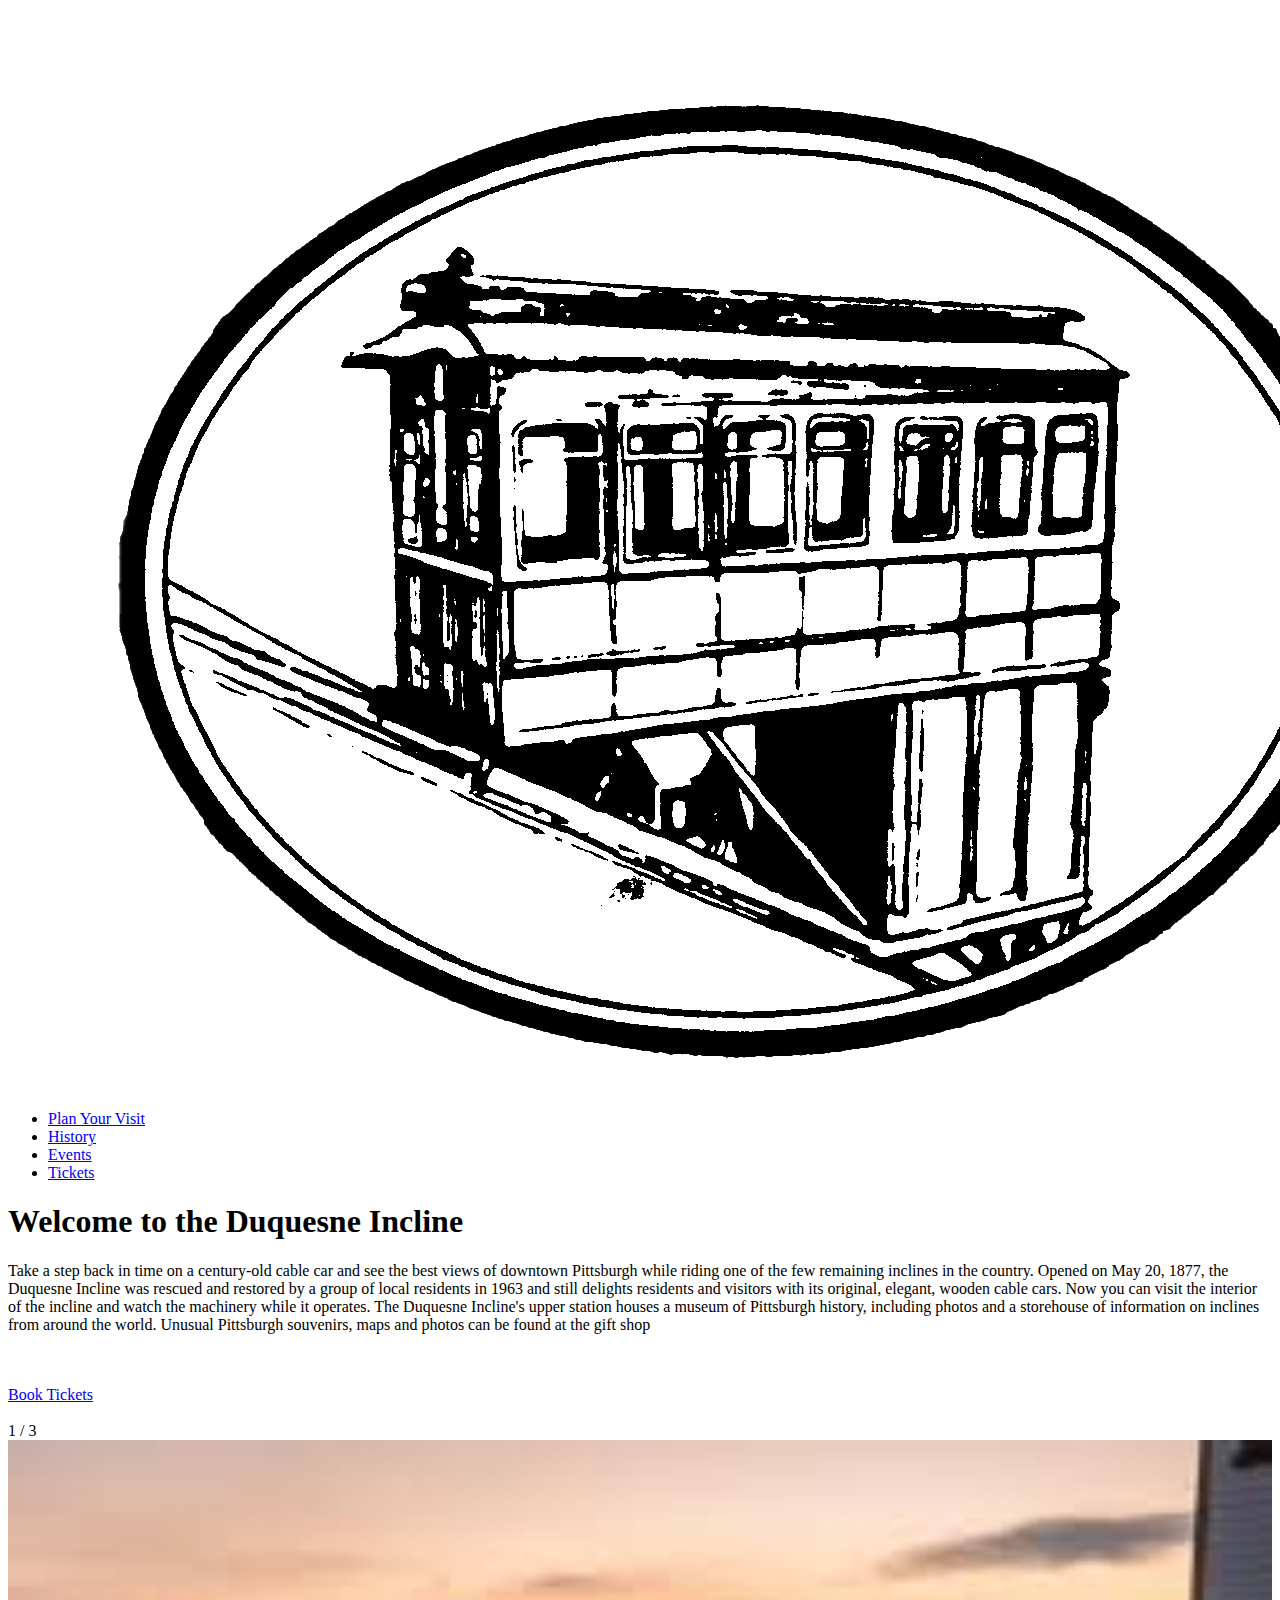
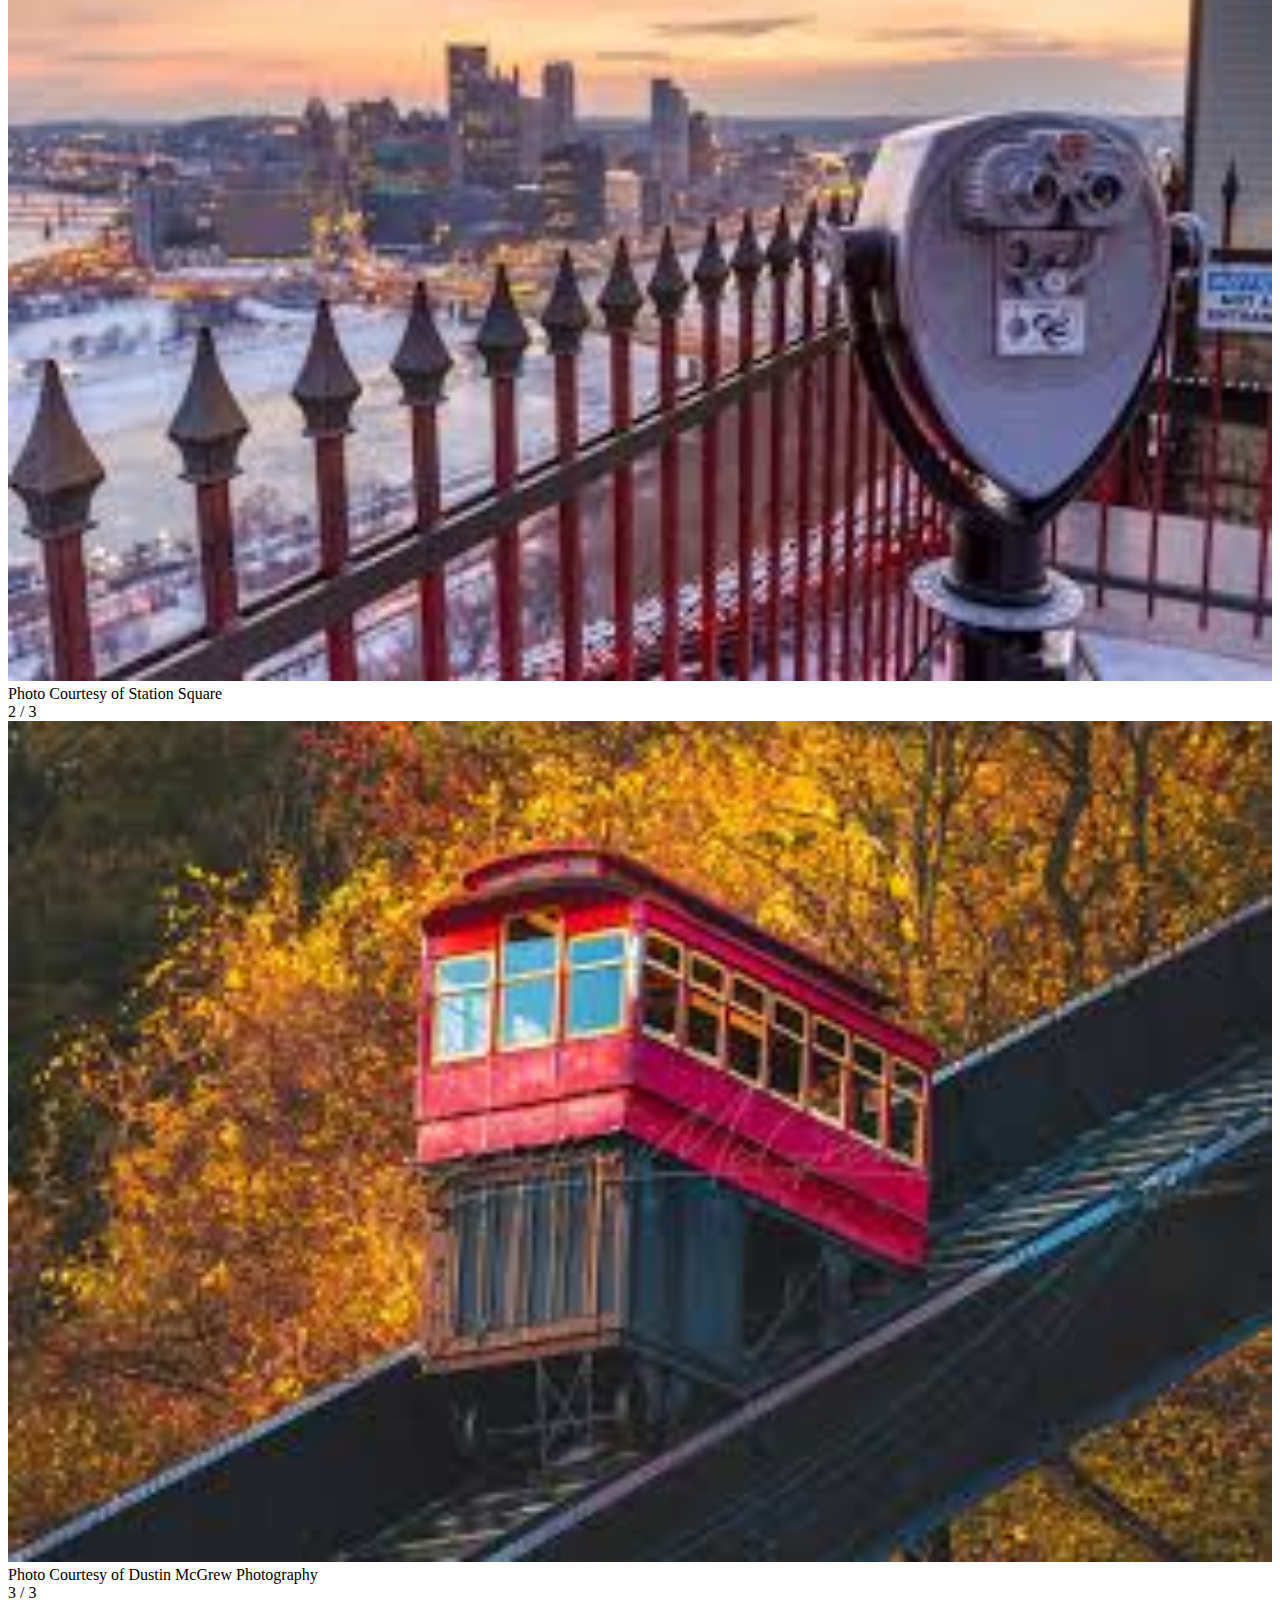
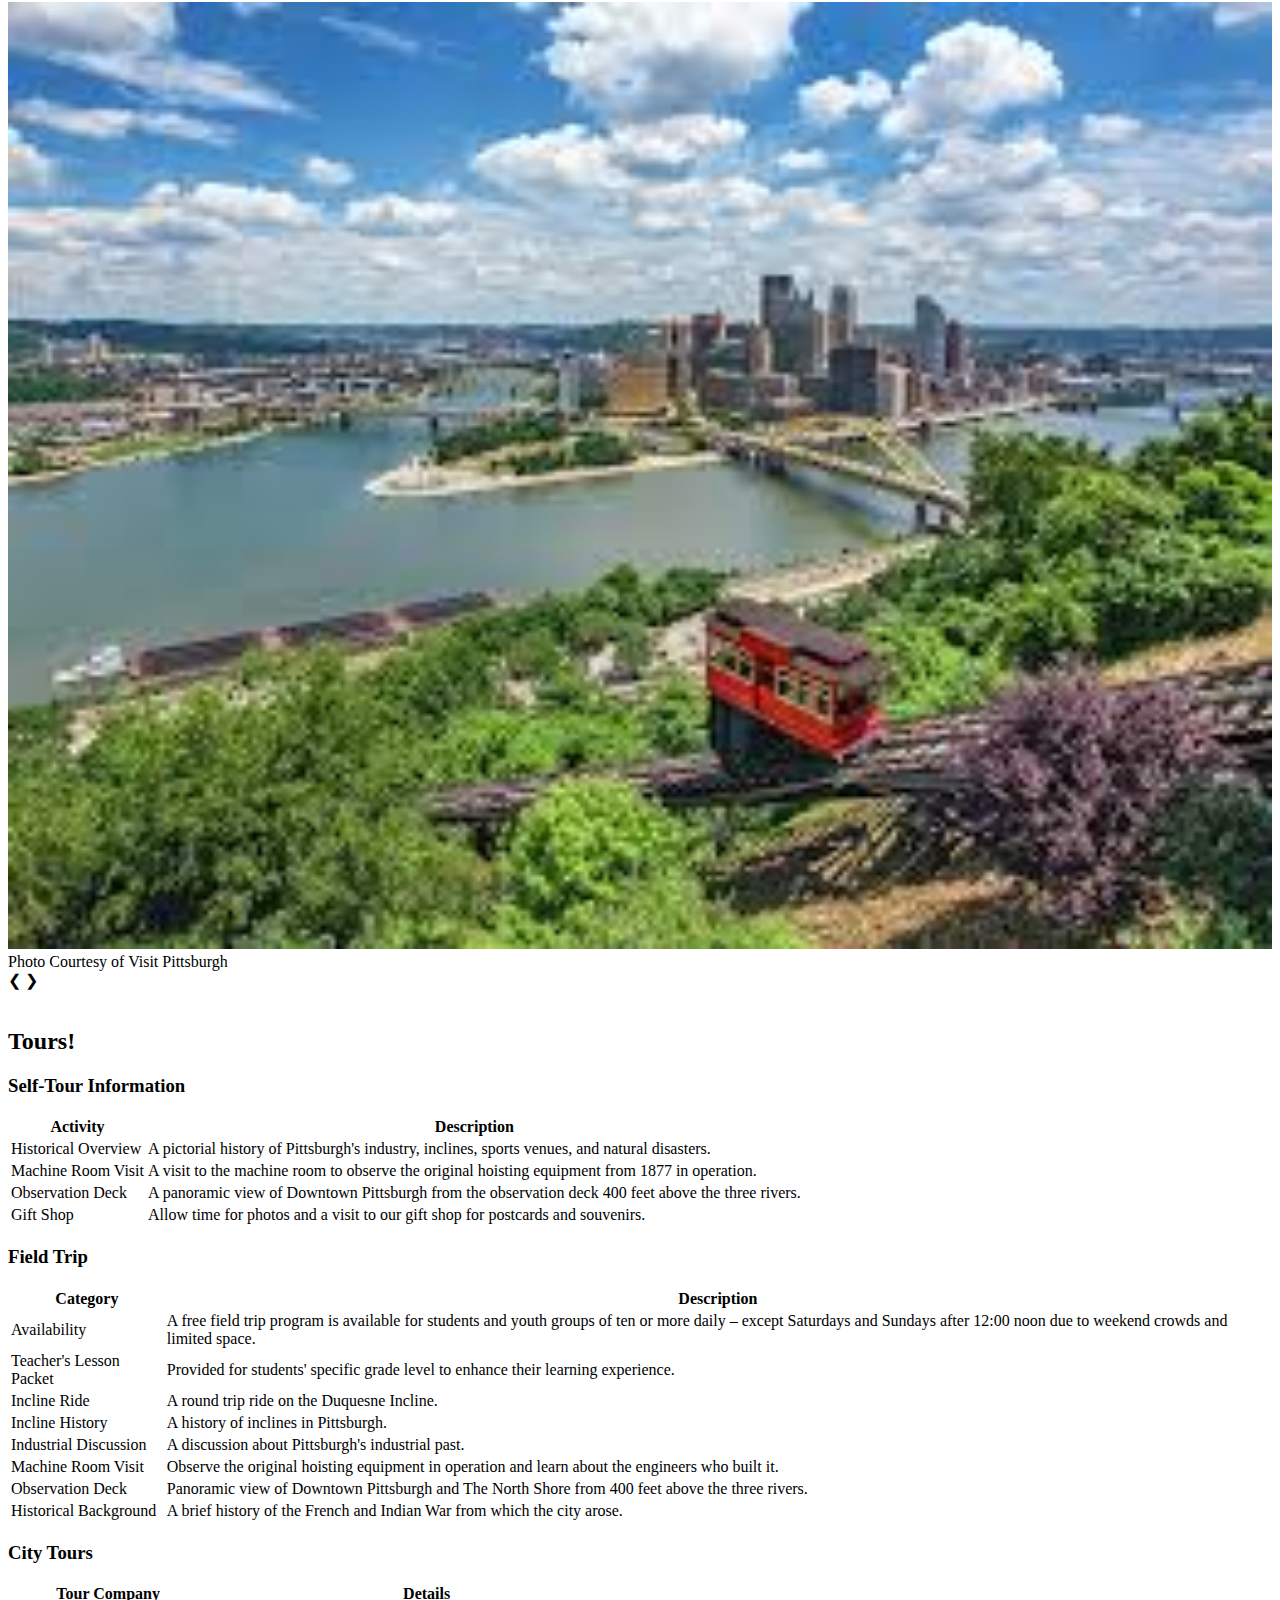
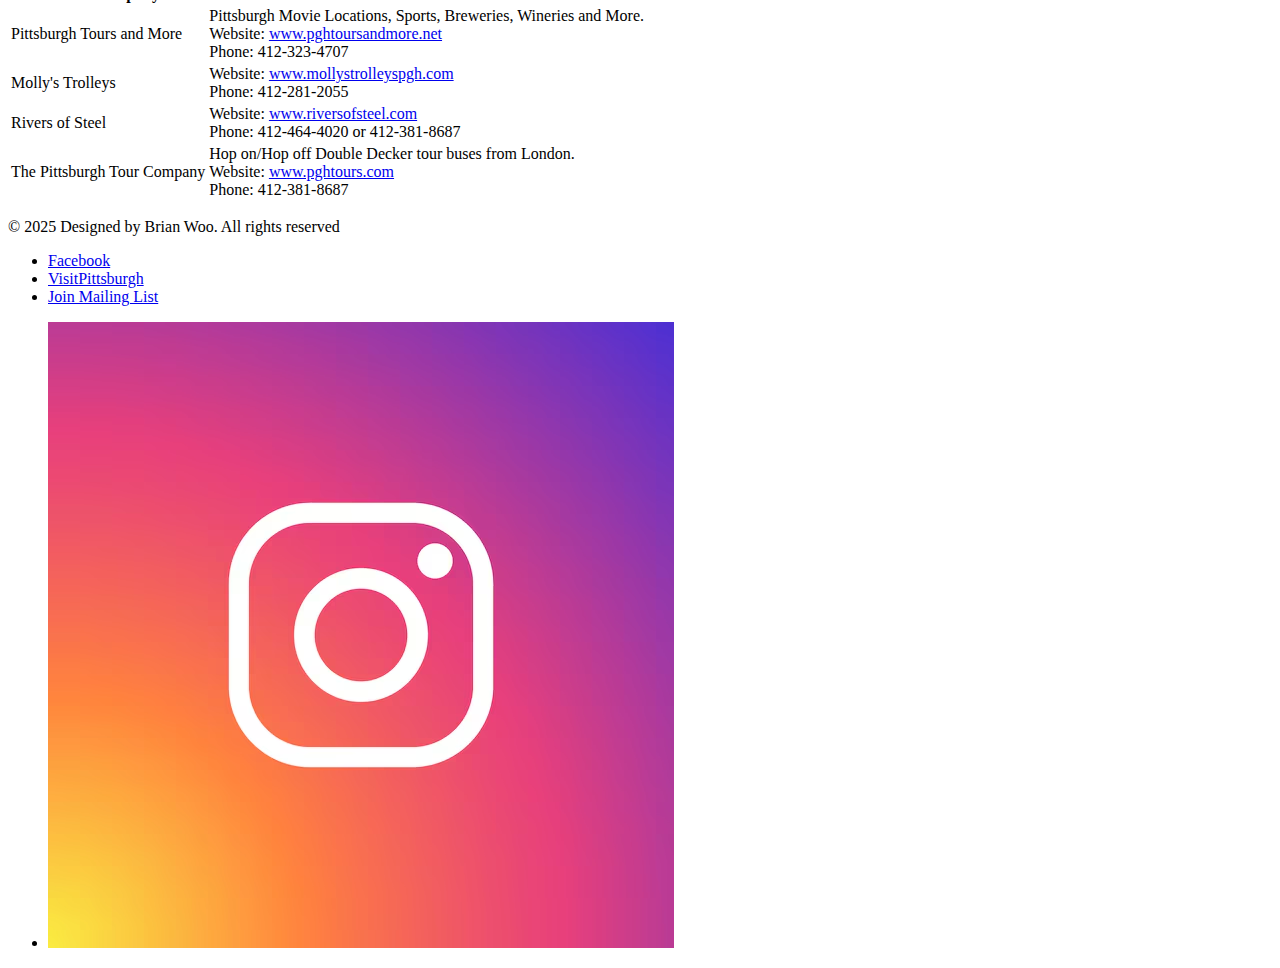
==== views/events.html @ 3141cedf "Add files via upload" ====
<!DOCTYPE html>
<html lang="en">
<head>
    <title>Duquense Incline</title>
    <meta charset="UTF-8">
    <meta name="viewport" content="width=device-width, initial-scale=1.0">
    <meta name="description" content="Official website for the Duquesne Incline" >
    <link rel="stylesheet" href="static/styles.css">
    <link rel="preconnect" href="https://fonts.googleapis.com">
    <link rel="preconnect" href="https://fonts.gstatic.com" crossorigin>
    <link href="https://fonts.googleapis.com/css2?family=Roboto:ital,wght@0,100..900;1,100..900&display=swap" rel="stylesheet">
    <script src="https://code.jquery.com/jquery-3.6.0.min.js"></script>
  
</head>
<body>
    <header>
        <nav>
            <div class="logo">
                <a href="../index.html" class="quarter-img-link">
                  <img src="../static/photos/DuqInclineLogo (1).png" 
                       alt="Duquesne Incline Logo" 
                       class="quarter-sized-img">
                </a>
            </div>
            <ul class="nav-links">
                <li><a href="./visit.html">Plan Your Visit</a></li>
                <li><a href="./history.html">History</a></li>
                <li><a href="./events.html">Events</a></li>
                <li><a href="./tickets.html">Tickets</a></li>
            </ul>
        </nav>
    </header>

    <main>
        

        <section class="hero">
            <h1>Welcome to the Duquesne Incline</h1>
            <p>Take a step back in time on a century-old cable car and see the best views of downtown Pittsburgh while riding one of the few remaining inclines in the country. Opened on May 20, 1877, the Duquesne Incline was rescued and restored by a group of local residents in 1963 and still delights residents and visitors with its original, elegant, wooden cable cars. Now you can visit the interior of the incline and watch the machinery while it operates. The Duquesne Incline's upper station houses a museum of Pittsburgh history, including photos and a storehouse of information on inclines from around the world. Unusual Pittsburgh souvenirs, maps and photos can be found at the gift shop
            </p>    
                <br><br>
            <a href="./tickets.html" class="cta-button">Book Tickets</a>
        </section>
        <br>

        <div class="slideshow-container">

            <div class="mySlides fade">
                <div class="numbertext">1 / 3</div>
                <img src="../static/photos/download.jpg" style="width:100%">
                <div class="text">Photo Courtesy of Station Square</div>
            </div>
     
            <div class="mySlides fade">
                <div class="numbertext">2 / 3</div>
                <img src="../static/photos/download (2).jpg" style="width:100%">
                <div class="text">Photo Courtesy of Dustin McGrew Photography</div>
            </div>
      
            <div class="mySlides fade">
                <div class="numbertext">3 / 3</div>
                <img src="../static/photos/download (1).jpg" style="width:100%">
                <div class="text">Photo Courtesy of Visit Pittsburgh</div>
            </div>
        
      
            <a class="prev" onclick="plusSlides(-1)">&#10094;</a>
            <a class="next" onclick="plusSlides(1)">&#10095;</a>
        </div>
        
        <br>
        
  
        <div style="text-align:center">
            <span class="dot" onclick="currentSlide(1)"></span>
            <span class="dot" onclick="currentSlide(2)"></span>
            <span class="dot" onclick="currentSlide(3)"></span>
        </div>

        <section class="highlights">
            <h2>Tours!</h2>
            <div class="highlight-cards">
                <div class="card">
                    <h3>Self-Tour Information</h3>
                    <table class="info-table">
                        <thead>
                            <tr>
                                <th>Activity</th>
                                <th>Description</th>
                            </tr>
                        </thead>
                        <tbody>
                            <tr>
                                <td class="info-category">Historical Overview</td>
                                <td>A pictorial history of Pittsburgh's industry, inclines, sports venues, and natural disasters.</td>
                            </tr>
                            <tr>
                                <td class="info-category">Machine Room Visit</td>
                                <td>A visit to the machine room to observe the original hoisting equipment from 1877 in operation.</td>
                            </tr>
                            <tr>
                                <td class="info-category">Observation Deck</td>
                                <td>A panoramic view of Downtown Pittsburgh from the observation deck 400 feet above the three rivers.</td>
                            </tr>
                            <tr>
                                <td class="info-category">Gift Shop</td>
                                <td>Allow time for photos and a visit to our gift shop for postcards and souvenirs.</td>
                            </tr>
                        </tbody>
                    </table>
                </div>
                <div class="card">
                    <h3>Field Trip</h3>
                    <table class="info-table">
                        <thead>
                            <tr>
                                <th>Category</th>
                                <th>Description</th>
                            </tr>
                        </thead>
                        <tbody>
                            <tr>
                                <td class="info-category">Availability</td>
                                <td>A free field trip program is available for students and youth groups of ten or more daily – except Saturdays and Sundays after 12:00 noon due to weekend crowds and limited space.</td>
                            </tr>
                            <tr>
                                <td class="info-category">Teacher's Lesson Packet</td>
                                <td>Provided for students' specific grade level to enhance their learning experience.</td>
                            </tr>
                            <tr>
                                <td class="info-category">Incline Ride</td>
                                <td>A round trip ride on the Duquesne Incline.</td>
                            </tr>
                            <tr>
                                <td class="info-category">Incline History</td>
                                <td>A history of inclines in Pittsburgh.</td>
                            </tr>
                            <tr>
                                <td class="info-category">Industrial Discussion</td>
                                <td>A discussion about Pittsburgh's industrial past.</td>
                            </tr>
                            <tr>
                                <td class="info-category">Machine Room Visit</td>
                                <td>Observe the original hoisting equipment in operation and learn about the engineers who built it.</td>
                            </tr>
                            <tr>
                                <td class="info-category">Observation Deck</td>
                                <td>Panoramic view of Downtown Pittsburgh and The North Shore from 400 feet above the three rivers.</td>
                            </tr>
                            <tr>
                                <td class="info-category">Historical Background</td>
                                <td>A brief history of the French and Indian War from which the city arose.</td>
                            </tr>
                        </tbody>
                    </table>
                </div>
                <div class="card">
                    <h3>City Tours</h3>
                    <table class="info-table">
                        <thead>
                            <tr>
                                <th>Tour Company</th>
                                <th>Details</th>
                            </tr>
                        </thead>
                        <tbody>
                            <tr>
                                <td class="info-category">Pittsburgh Tours and More</td>
                                <td>Pittsburgh Movie Locations, Sports, Breweries, Wineries and More. <br>
                                    Website: <a href="http://www.pghtoursandmore.net" target="_blank">www.pghtoursandmore.net</a> <br>
                                    Phone: 412-323-4707
                                </td>
                            </tr>
                            <tr>
                                <td class="info-category">Molly's Trolleys</td>
                                <td>Website: <a href="http://www.mollystrolleyspgh.com" target="_blank">www.mollystrolleyspgh.com</a> <br>
                                    Phone: 412-281-2055
                                </td>
                            </tr>
                            <tr>
                                <td class="info-category">Rivers of Steel</td>
                                <td>Website: <a href="http://www.riversofsteel.com" target="_blank">www.riversofsteel.com</a> <br>
                                    Phone: 412-464-4020 or 412-381-8687
                                </td>
                            </tr>
                            <tr>
                                <td class="info-category">The Pittsburgh Tour Company</td>
                                <td>Hop on/Hop off Double Decker tour buses from London. <br>
                                    Website: <a href="http://www.pghtours.com" target="_blank">www.pghtours.com</a> <br>
                                    Phone: 412-381-8687
                                </td>
                            </tr>
                        </tbody>
                    </table>
                </div>
            </div>
        </section>
    </main>

    <footer>
        <p>&copy; 2025 Designed by Brian Woo. All rights reserved</p>
        <ul class="footer-links">
            <li><a href="https://www.facebook.com/TheDuquesneIncline/photos/">Facebook</a></li>
            <li><a href="https://www.visitpittsburgh.com/directory/duquesne-incline/">VisitPittsburgh</a></li>
            <li><a href="./mailingList.html">Join Mailing List</a></li>
        </ul>
        <ul class="footer-links">
            <li>
                <div class="logo">
                    <a href="https://www.instagram.com/explore/locations/289145085/duquesne-incline-pittsburgh/?hl=en" class="quarter-img-link">
                      <img src="../static/photos/instagram-logo_1199-122.avif" 
                           alt="Duquesne Incline Logo" 
                           class="quarter-sized-img">
                    </a>
                </div>
            </li>
        </ul>
    </footer>
    <script src="../script.js" ></script>
</body>
</html>
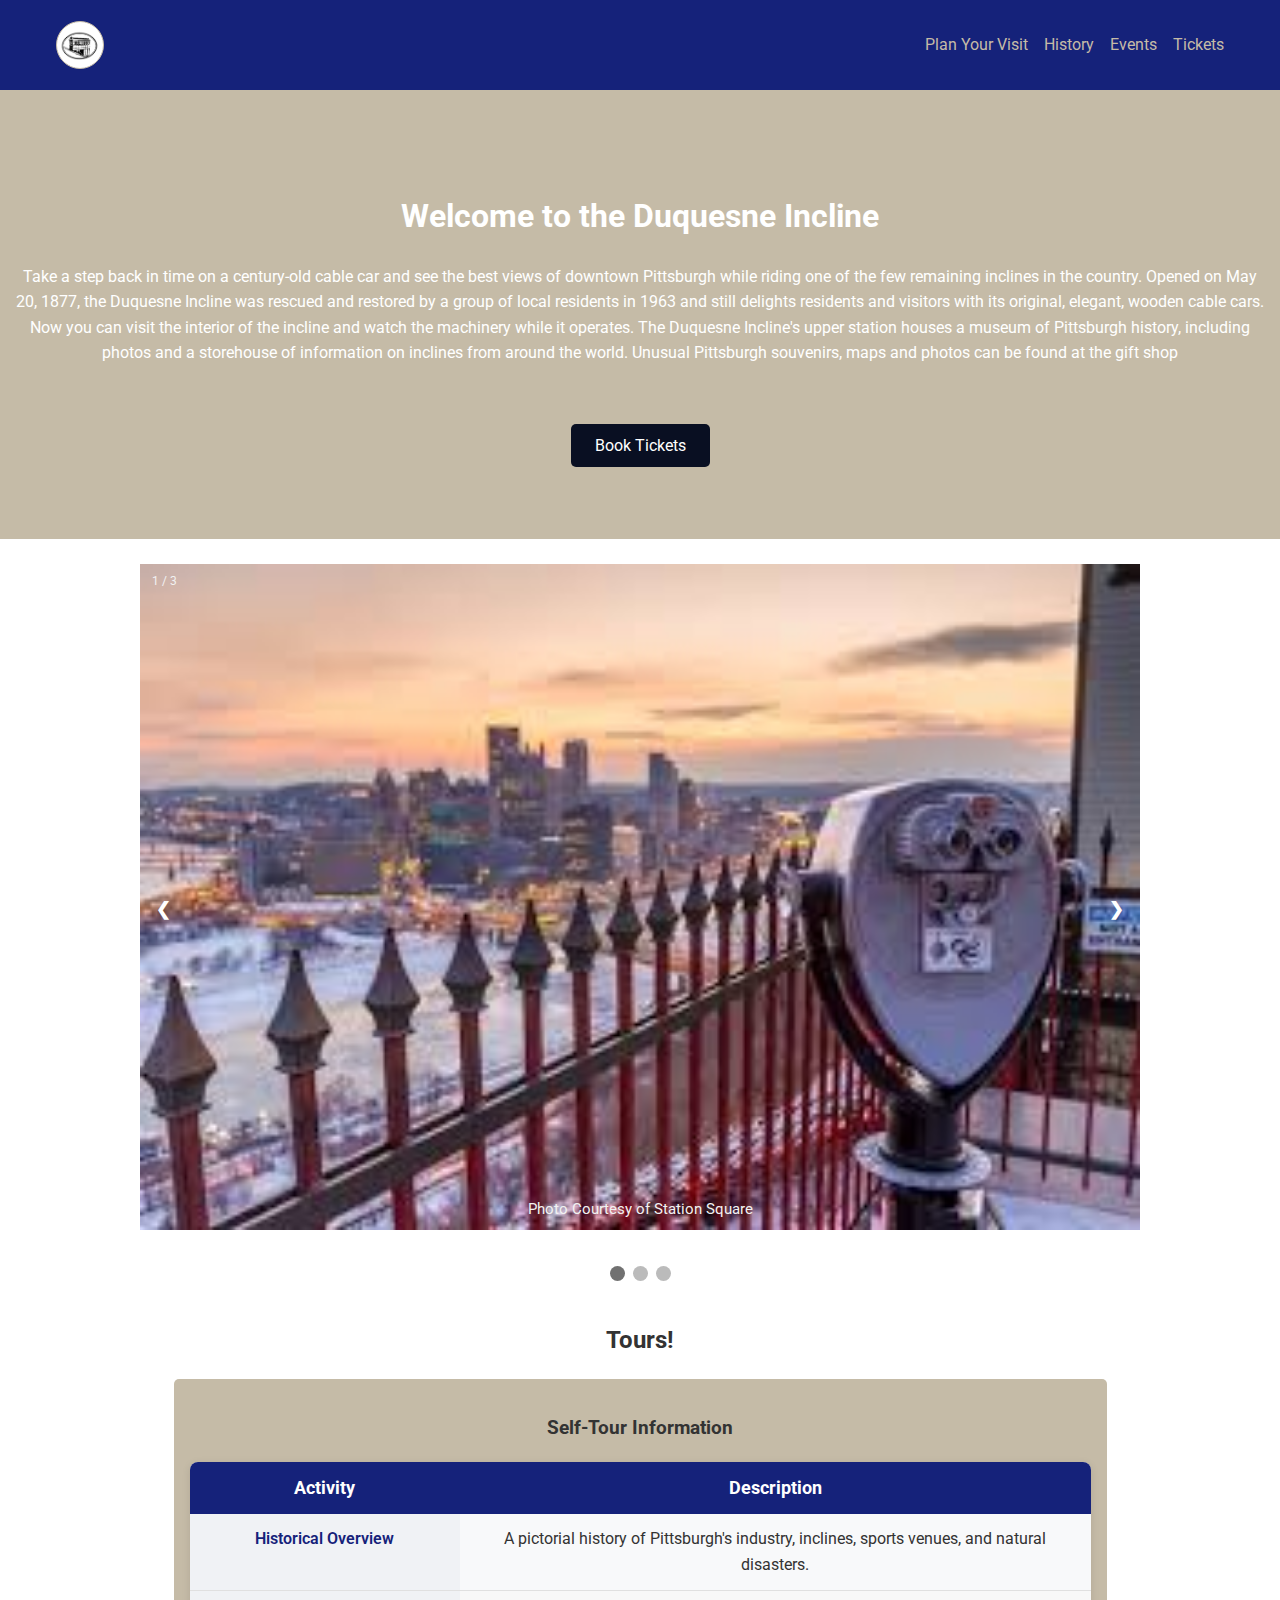
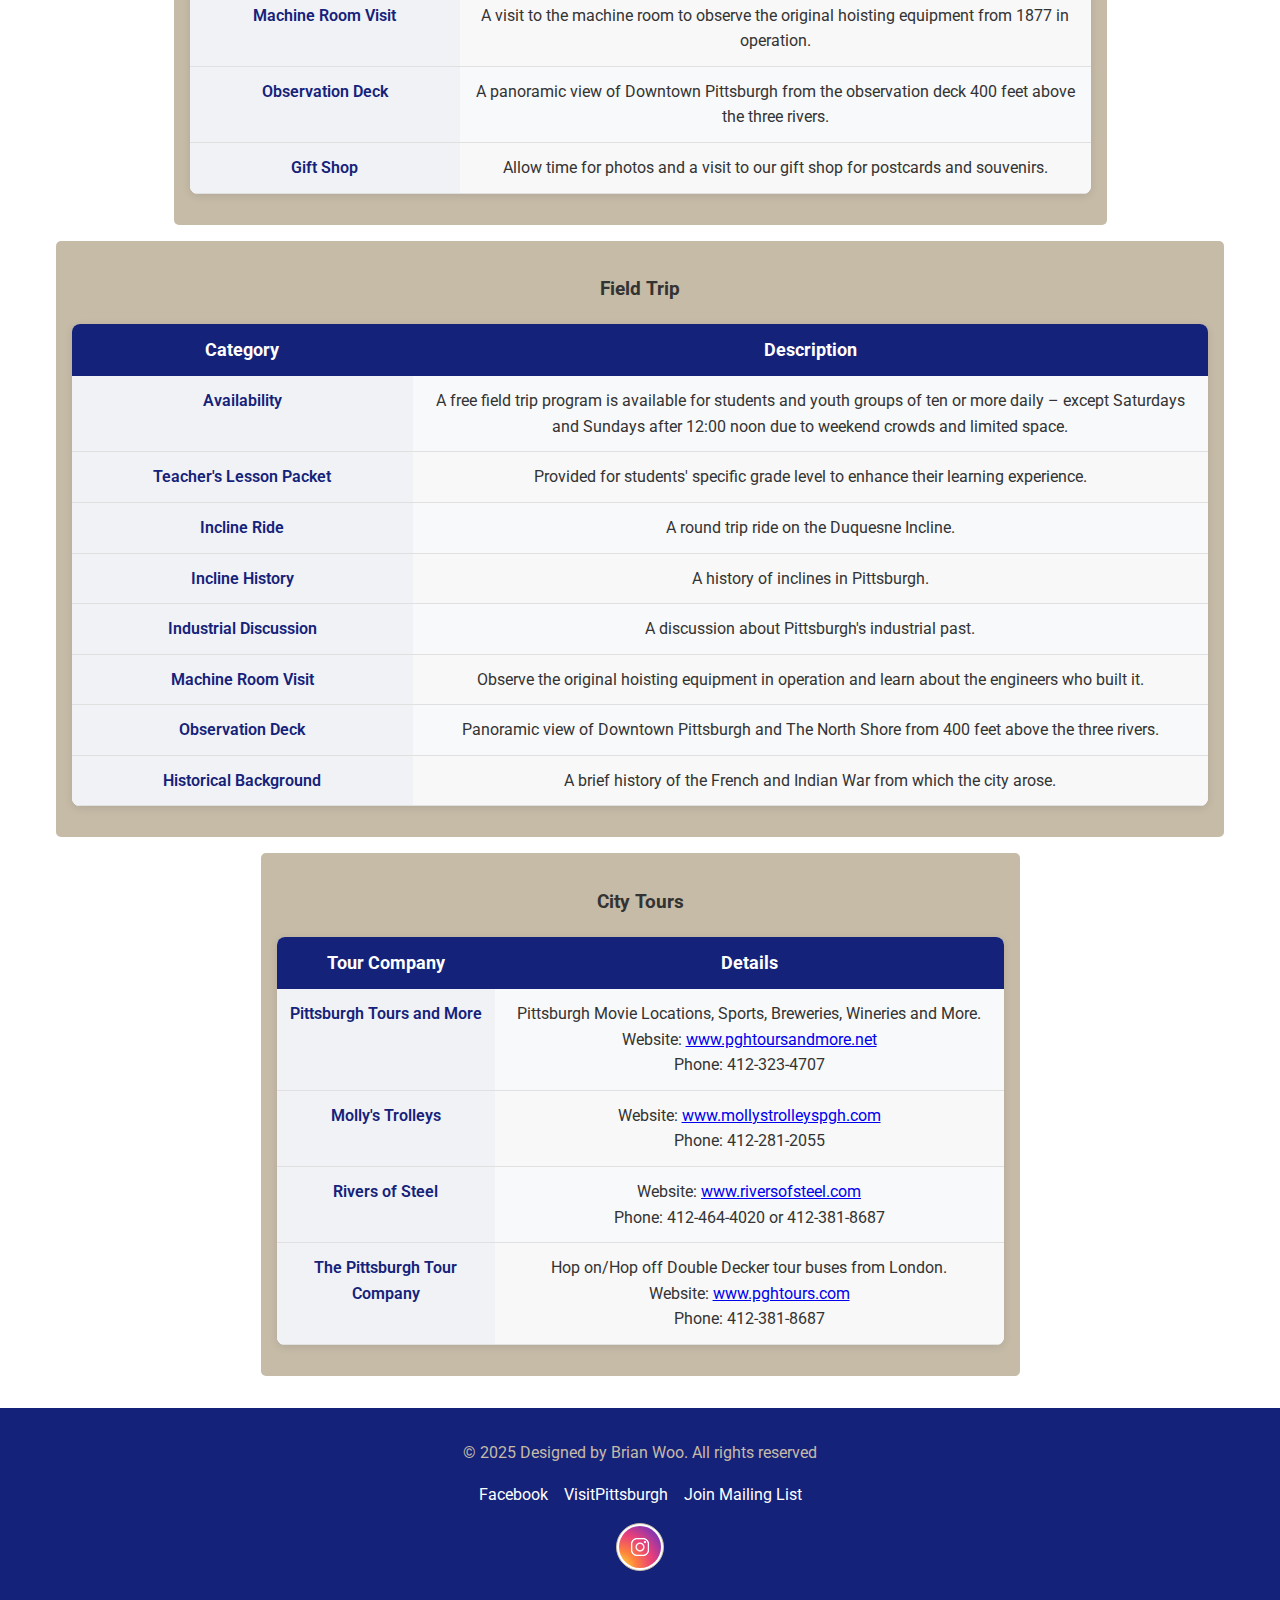
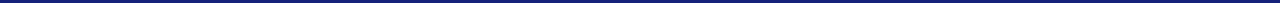
==== commit a72573d5: "Add files via upload" ====
--- a/views/events.html
+++ b/views/events.html
@@ -5,7 +5,7 @@
     <meta charset="UTF-8">
     <meta name="viewport" content="width=device-width, initial-scale=1.0">
     <meta name="description" content="Official website for the Duquesne Incline" >
-    <link rel="stylesheet" href="static/styles.css">
+    <link rel="stylesheet" href="../static/styles.css">
     <link rel="preconnect" href="https://fonts.googleapis.com">
     <link rel="preconnect" href="https://fonts.gstatic.com" crossorigin>
     <link href="https://fonts.googleapis.com/css2?family=Roboto:ital,wght@0,100..900;1,100..900&display=swap" rel="stylesheet">
@@ -216,6 +216,6 @@
             </li>
         </ul>
     </footer>
-    <script src="../script.js" ></script>
+    <script src="../static/script.js" ></script>
 </body>
 </html>--- a/static/styles.css
+++ b/static/styles.css
@@ -0,0 +1,546 @@
+*{font-family: "Roboto", sans-serif;
+  font-optical-sizing: auto;
+  font-style: normal;
+}
+body {
+  margin: 0;
+  padding: 0;
+  line-height: 1.6;
+  color: #333;
+}
+
+header {
+  background-color:#15227a;
+  color: #fff;
+  padding: 1rem 0;
+}
+
+nav {
+  display: flex;
+  justify-content: space-between;
+  align-items: center;
+  max-width: 1200px;
+  margin: 0 auto;
+  padding: 0 1rem;
+}
+
+.nav-links {
+  list-style: none;
+  display: flex;
+  gap: 1rem;
+}
+
+.nav-links a {
+  color:#C5BBA7;
+  text-decoration: none;
+}
+
+.hero {
+  background-size: cover;
+  background-position: center;
+  background-color: #C5BBA7;
+  color: #fff;
+  text-align: center;
+  padding: 5rem 1rem;
+}
+
+.cta-button {
+  background-color: #090f22;
+  color: #fff;
+  padding: 0.75rem 1.5rem;
+  text-decoration: none;
+  border-radius: 5px;
+}
+
+.highlights {
+  max-width: 1200px;
+  margin: 2rem auto;
+  padding: 0 1rem;
+  text-align: center;
+}
+
+.highlight-cards {
+  display: flex;
+    flex-direction: column; 
+    align-items: center;
+    gap: 1rem; 
+}
+
+.card {
+  background-color: #C5BBA7;
+  padding: 1rem;
+  border-radius: 5px;
+}
+
+.card img {
+  max-width: 100%;
+  border-radius: 5px;
+}
+
+footer {
+  background-color:#15227a;
+  color: #C5BBA7;
+  text-align: center;
+  padding: 1rem 0;
+  margin-top: 2rem;
+}
+
+.footer-links {
+  list-style: none;
+  display: flex;
+  justify-content: center;
+  gap: 1rem;
+  padding: 0;
+}
+
+.footer-links a {
+  color: #fff;
+  text-decoration: none;
+}
+
+* {box-sizing:border-box}
+
+.slideshow-container {
+  max-width: 1000px;
+  position: relative;
+  margin: auto;
+}
+
+.mySlides {
+  display: none;
+}
+
+.prev, .next {
+  cursor: pointer;
+  position: absolute;
+  top: 50%;
+  width: auto;
+  margin-top: -22px;
+  padding: 16px;
+  color: white;
+  font-weight: bold;
+  font-size: 18px;
+  transition: 0.6s ease;
+  border-radius: 0 3px 3px 0;
+  user-select: none;
+}
+
+.next {
+  right: 0;
+  border-radius: 3px 0 0 3px;
+}
+
+.prev:hover, .next:hover {
+  background-color: rgba(0,0,0,0.8);
+}
+
+.text {
+  color: #f2f2f2;
+  font-size: 15px;
+  padding: 8px 12px;
+  position: absolute;
+  bottom: 8px;
+  width: 100%;
+  text-align: center;
+}
+
+.numbertext {
+  color: #f2f2f2;
+  font-size: 12px;
+  padding: 8px 12px;
+  position: absolute;
+  top: 0;
+}
+
+.dot {
+  cursor: pointer;
+  height: 15px;
+  width: 15px;
+  margin: 0 2px;
+  background-color: #bbb;
+  border-radius: 50%;
+  display: inline-block;
+  transition: background-color 0.6s ease;
+}
+
+.active, .dot:hover {
+  background-color: #717171;
+}
+
+.fade {
+  animation-name: fade;
+  animation-duration: 1.5s;
+}
+
+@keyframes fade {
+  from {opacity: .4}
+  to {opacity: 1}
+}
+
+/* New Mailing List Form Styles */
+.mailing-list-container {
+  background-color: white;
+  border-radius: 8px;
+  box-shadow: 0 2px 10px rgba(0, 0, 0, 0.1);
+  padding: 30px;
+  width: 100%;
+  max-width: 500px;
+  margin: 0 auto;
+}
+
+.mailing-list-container h2 {
+  color: #15227a;
+  text-align: center;
+  margin-bottom: 25px;
+}
+
+.form-group {
+  margin-bottom: 20px;
+  width: 100%;
+}
+
+.form-group label {
+  display: block;
+  margin-bottom: 8px;
+  font-weight: 500;
+  color: #333;
+}
+
+.required::after {
+  content: " *";
+  color: red;
+}
+
+.form-control {
+  width: 100%;
+  padding: 12px;
+  border: 1px solid #ddd;
+  border-radius: 4px;
+  font-size: 16px;
+  transition: all 0.3s;
+}
+
+.form-control:focus {
+  border-color: #15227a;
+  outline: none;
+  box-shadow: 0 0 0 2px rgba(21, 34, 122, 0.1);
+}
+
+.checkbox-group {
+  display: flex;
+  align-items: center;
+  margin: 15px 0;
+}
+
+.checkbox-group input[type="checkbox"] {
+  width: 18px;
+  height: 18px;
+  margin-right: 10px;
+}
+
+.submit-btn {
+  background-color: #15227a;
+  color: white;
+  border: none;
+  padding: 12px 20px;
+  font-size: 16px;
+  border-radius: 4px;
+  cursor: pointer;
+  width: 100%;
+  transition: background-color 0.3s;
+}
+
+.submit-btn:hover {
+  background-color: #090f22;
+}
+
+.error {
+  color: #e74c3c;
+  font-size: 13px;
+  margin-top: 5px;
+  display: none;
+}
+
+input:invalid {
+  border-color: #e74c3c;
+}
+
+input:invalid + .error {
+  display: block;
+}
+
+@media (max-width: 768px) {
+  .mailing-list-container {
+    padding: 20px;
+  }
+}
+
+.quarter-img-link {
+  display: inline-block;
+  align-items: baseline
+}
+
+.quarter-sized-img {
+  width: 48px;          
+  height: 48px;        
+  object-fit: contain; 
+  border-radius: 100%;   
+  border: 1px solid #C5BBA7;
+  padding: 2px;         
+  background-color: white;
+  transition: all 0.3s ease;
+  display: block; 
+  align-items: bottom;     
+}
+
+.quarter-sized-img:hover {
+  transform: scale(1.1);
+  box-shadow: 0 2px 6px rgba(0,0,0,0.2);
+}
+
+.logo .quarter-img-link {
+  display: flex;
+  align-items: center;;
+}
+
+/* Table Styles */
+.details-table {
+  margin: 20px auto; 
+  max-width: 800px; 
+  width: 100%;
+  overflow-x: auto;
+}
+
+table {
+  width: 100%;
+  border-collapse: collapse;
+  margin: 15px auto; 
+  background-color: white;
+  box-shadow: 0 2px 8px rgba(0,0,0,0.1);
+}
+
+th {
+  background-color: #15227a;
+  color: white;
+  padding: 12px;
+  text-align: center;
+  font-size: 1.1em;
+}
+
+td {
+  padding: 12px;
+  border-bottom: 1px solid #ddd;
+  vertical-align: top;
+}
+
+tr:nth-child(even) {
+  background-color: #f8f8f8;
+}
+
+.category {
+  font-weight: 600;
+  color: #15227a;
+  width: 25%;
+}
+
+.fare-list {
+  margin: 0;
+  padding-left: 20px;
+}
+
+address {
+  font-style: normal;
+  line-height: 1.6;
+}
+
+address a {
+  color: #15227a;
+  text-decoration: none;
+  transition: color 0.3s;
+}
+
+address a:hover {
+  color: #090f22;
+  text-decoration: underline;
+}
+
+@media (max-width: 600px) {
+  table {
+      display: block;
+  }
+  
+  td {
+      display: block;
+      width: 100%;
+  }
+  
+  td.category {
+      padding-bottom: 0;
+      font-size: 1.1em;
+  }
+  
+  td:not(.category) {
+      padding-top: 5px;
+      padding-bottom: 15px;
+  }
+}
+/* Weather Widget Styles */
+.weather-widget {
+  background-color: #f8f9fa;
+  border-radius: 10px;
+  padding: 20px;
+  margin: 2rem auto;
+  max-width: 300px;
+  box-shadow: 0 4px 8px rgba(0,0,0,0.1);
+  text-align: center;
+  border: 1px solid #e0e0e0;
+}
+
+.weather-widget h2 {
+  color: #15227a;
+  margin-bottom: 15px;
+  font-size: 1.4rem;
+}
+
+.weather-container {
+  display: flex;
+  align-items: center;
+  justify-content: center;
+  gap: 20px;
+  margin-bottom: 15px;
+}
+
+.weather-icon img {
+  width: 60px;
+  height: 60px;
+}
+
+.weather-info {
+  text-align: left;
+}
+
+#temperature {
+  font-size: 2rem;
+  font-weight: bold;
+  color: #333;
+}
+
+#conditions {
+  font-size: 1rem;
+  color: #666;
+  margin: 5px 0;
+}
+
+#location {
+  font-size: 0.9rem;
+  color: #777;
+}
+
+.weather-details {
+  display: flex;
+  justify-content: space-around;
+  border-top: 1px solid #e0e0e0;
+  padding-top: 15px;
+  font-size: 0.9rem;
+}
+
+.weather-details span:first-child {
+  color: #555;
+  font-weight: 500;
+}
+
+.weather-details span:last-child {
+  color: #333;
+}
+
+/* Responsive adjustments */
+@media (max-width: 480px) {
+  .weather-widget {
+      margin: 1rem auto;
+      padding: 15px;
+  }
+  
+  .weather-container {
+      flex-direction: column;
+      gap: 10px;
+  }
+  
+  .weather-info {
+      text-align: center;
+  }
+}
+
+/* Information Tables Styles */
+.info-table-container {
+  margin: 20px 0;
+  overflow-x: auto;
+}
+
+.info-table {
+  width: 100%;
+  border-collapse: collapse;
+  margin: 15px 0;
+  background-color: #f8f9fa;
+  box-shadow: 0 2px 8px rgba(0,0,0,0.1);
+  border-radius: 8px;
+  overflow: hidden;
+}
+
+.info-table th {
+  background-color: #15227a;
+  color: white;
+  padding: 12px;
+  text-align: center;
+  font-size: 1.1em;
+}
+
+.info-table td {
+  padding: 12px;
+  border-bottom: 1px solid #e0e0e0;
+  vertical-align: top;
+}
+
+.info-category {
+  font-weight: 600;
+  color: #15227a;
+  width: 30%;
+  background-color: #f0f2f5;
+}
+
+.info-list {
+  margin: 0;
+  padding-left: 20px;
+}
+
+.info-list li {
+  margin-bottom: 5px;
+  color: #333;
+}
+
+/* Responsive adjustments */
+@media (max-width: 600px) {
+  .info-table {
+      display: block;
+  }
+  
+  .info-table td {
+      display: block;
+      width: 100%;
+  }
+  
+  .info-category {
+      padding-bottom: 5px;
+      font-size: 1.1em;
+      background-color: transparent;
+      border-bottom: none;
+  }
+  
+  .info-table td:not(.info-category) {
+      padding-top: 5px;
+      padding-bottom: 15px;
+  }
+  
+  .info-list {
+      padding-left: 15px;
+  }
+}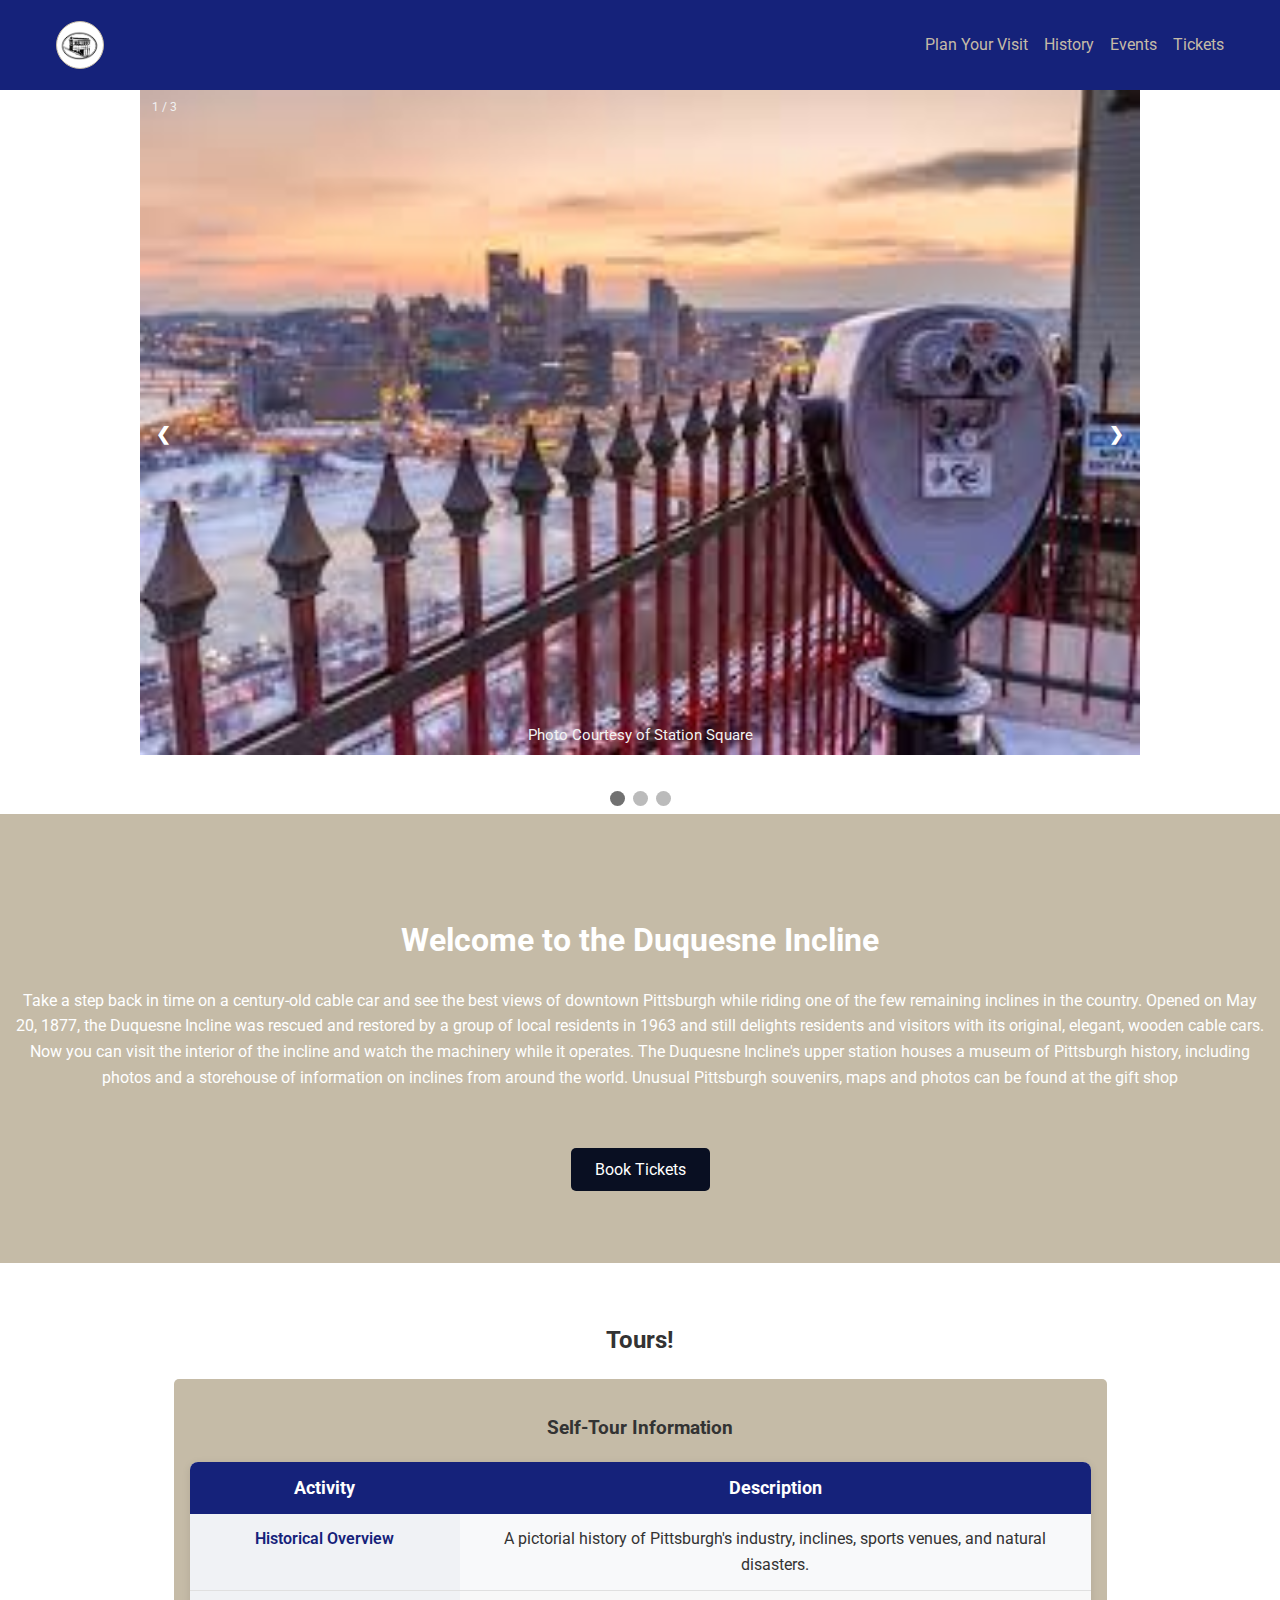
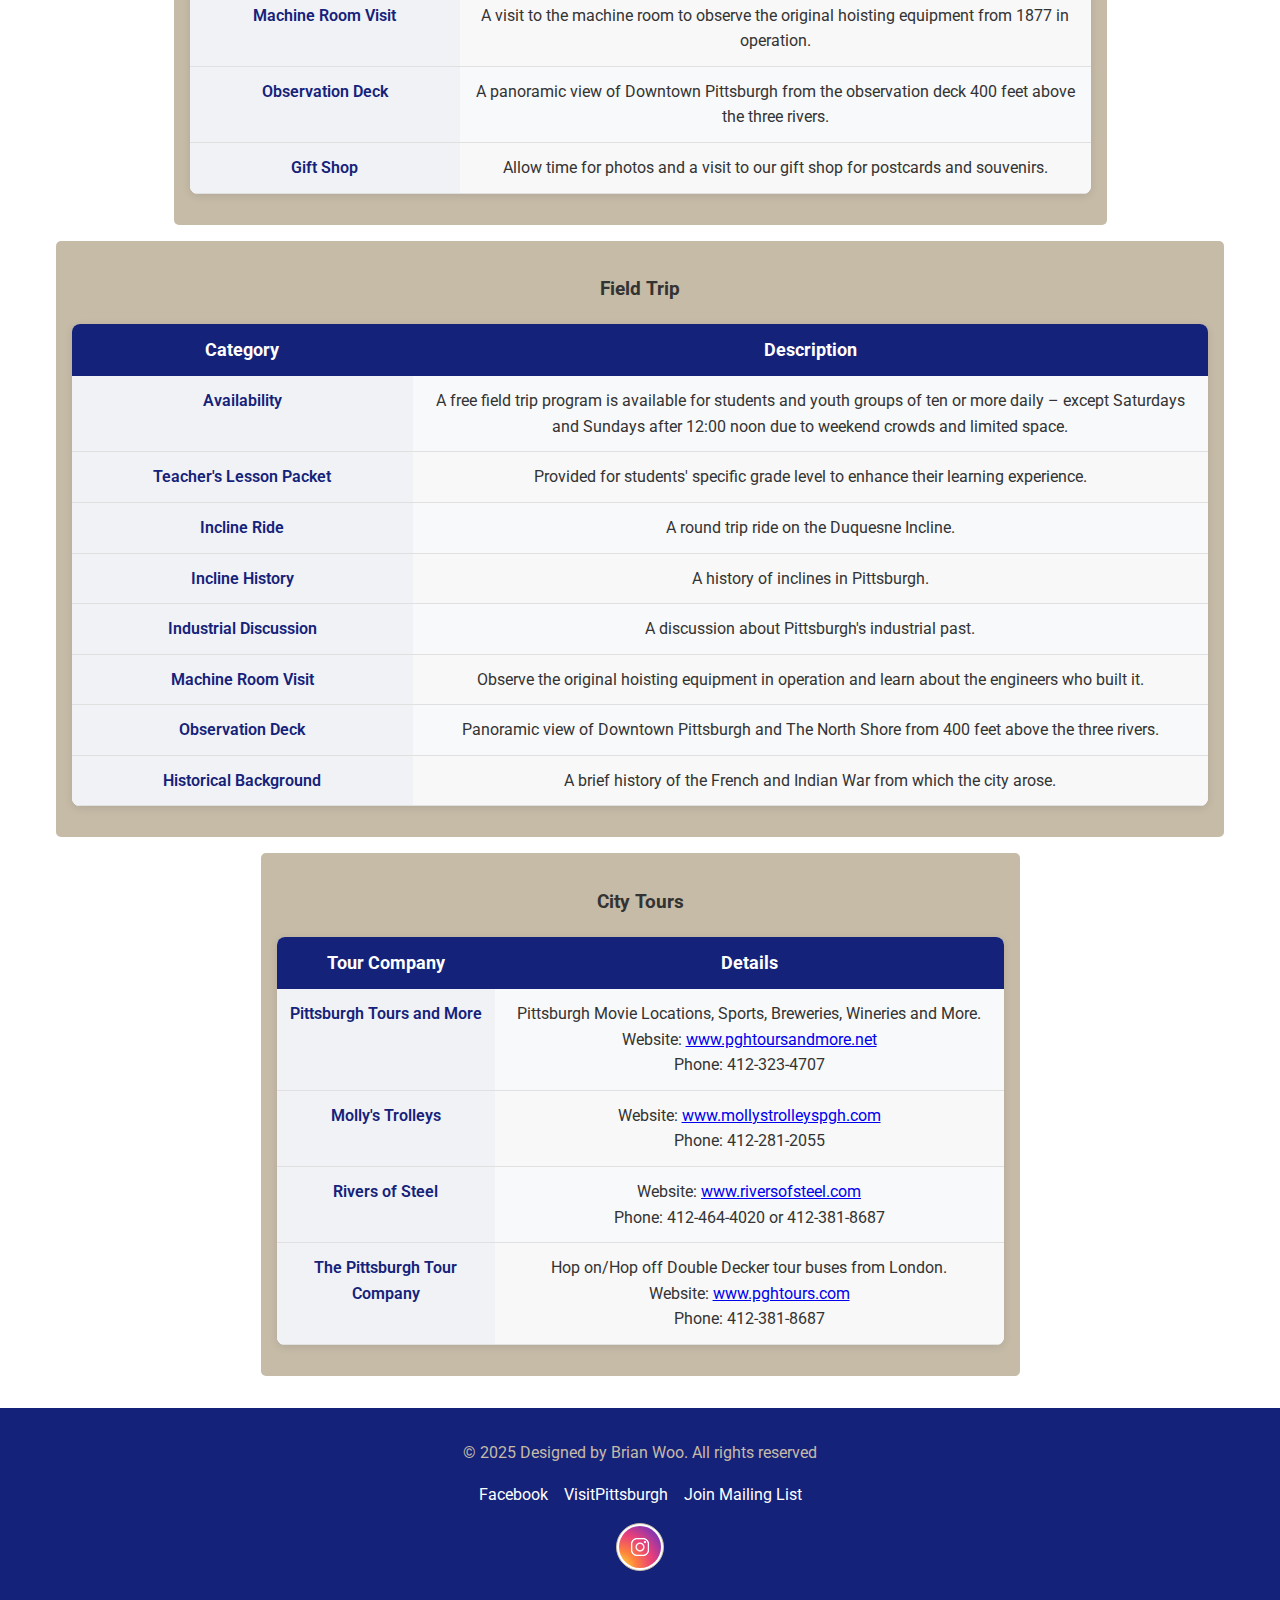
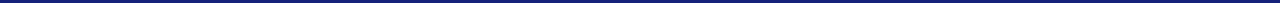
==== commit f8cc2c28: "Add files via upload" ====
--- a/views/events.html
+++ b/views/events.html
@@ -32,17 +32,7 @@
     </header>
 
     <main>
-        
-
-        <section class="hero">
-            <h1>Welcome to the Duquesne Incline</h1>
-            <p>Take a step back in time on a century-old cable car and see the best views of downtown Pittsburgh while riding one of the few remaining inclines in the country. Opened on May 20, 1877, the Duquesne Incline was rescued and restored by a group of local residents in 1963 and still delights residents and visitors with its original, elegant, wooden cable cars. Now you can visit the interior of the incline and watch the machinery while it operates. The Duquesne Incline's upper station houses a museum of Pittsburgh history, including photos and a storehouse of information on inclines from around the world. Unusual Pittsburgh souvenirs, maps and photos can be found at the gift shop
-            </p>    
-                <br><br>
-            <a href="./tickets.html" class="cta-button">Book Tickets</a>
-        </section>
-        <br>
-
+<!--w3 schools -->
         <div class="slideshow-container">
 
             <div class="mySlides fade">
@@ -76,7 +66,15 @@
             <span class="dot" onclick="currentSlide(2)"></span>
             <span class="dot" onclick="currentSlide(3)"></span>
         </div>
-
+    <!--w3 schools -->
+        <section class="hero">
+            <h1>Welcome to the Duquesne Incline</h1>
+            <p>Take a step back in time on a century-old cable car and see the best views of downtown Pittsburgh while riding one of the few remaining inclines in the country. Opened on May 20, 1877, the Duquesne Incline was rescued and restored by a group of local residents in 1963 and still delights residents and visitors with its original, elegant, wooden cable cars. Now you can visit the interior of the incline and watch the machinery while it operates. The Duquesne Incline's upper station houses a museum of Pittsburgh history, including photos and a storehouse of information on inclines from around the world. Unusual Pittsburgh souvenirs, maps and photos can be found at the gift shop
+            </p>    
+                <br><br>
+            <a href="./tickets.html" class="cta-button">Book Tickets</a>
+        </section>
+        <br>
         <section class="highlights">
             <h2>Tours!</h2>
             <div class="highlight-cards">
--- a/static/styles.css
+++ b/static/styles.css
@@ -99,7 +99,7 @@
 }
 
 * {box-sizing:border-box}
-
+/* w3 schools*/
 .slideshow-container {
   max-width: 1000px;
   position: relative;
@@ -176,8 +176,8 @@
   from {opacity: .4}
   to {opacity: 1}
 }
-
-/* New Mailing List Form Styles */
+/* w3 schools*/
+
 .mailing-list-container {
   background-color: white;
   border-radius: 8px;
